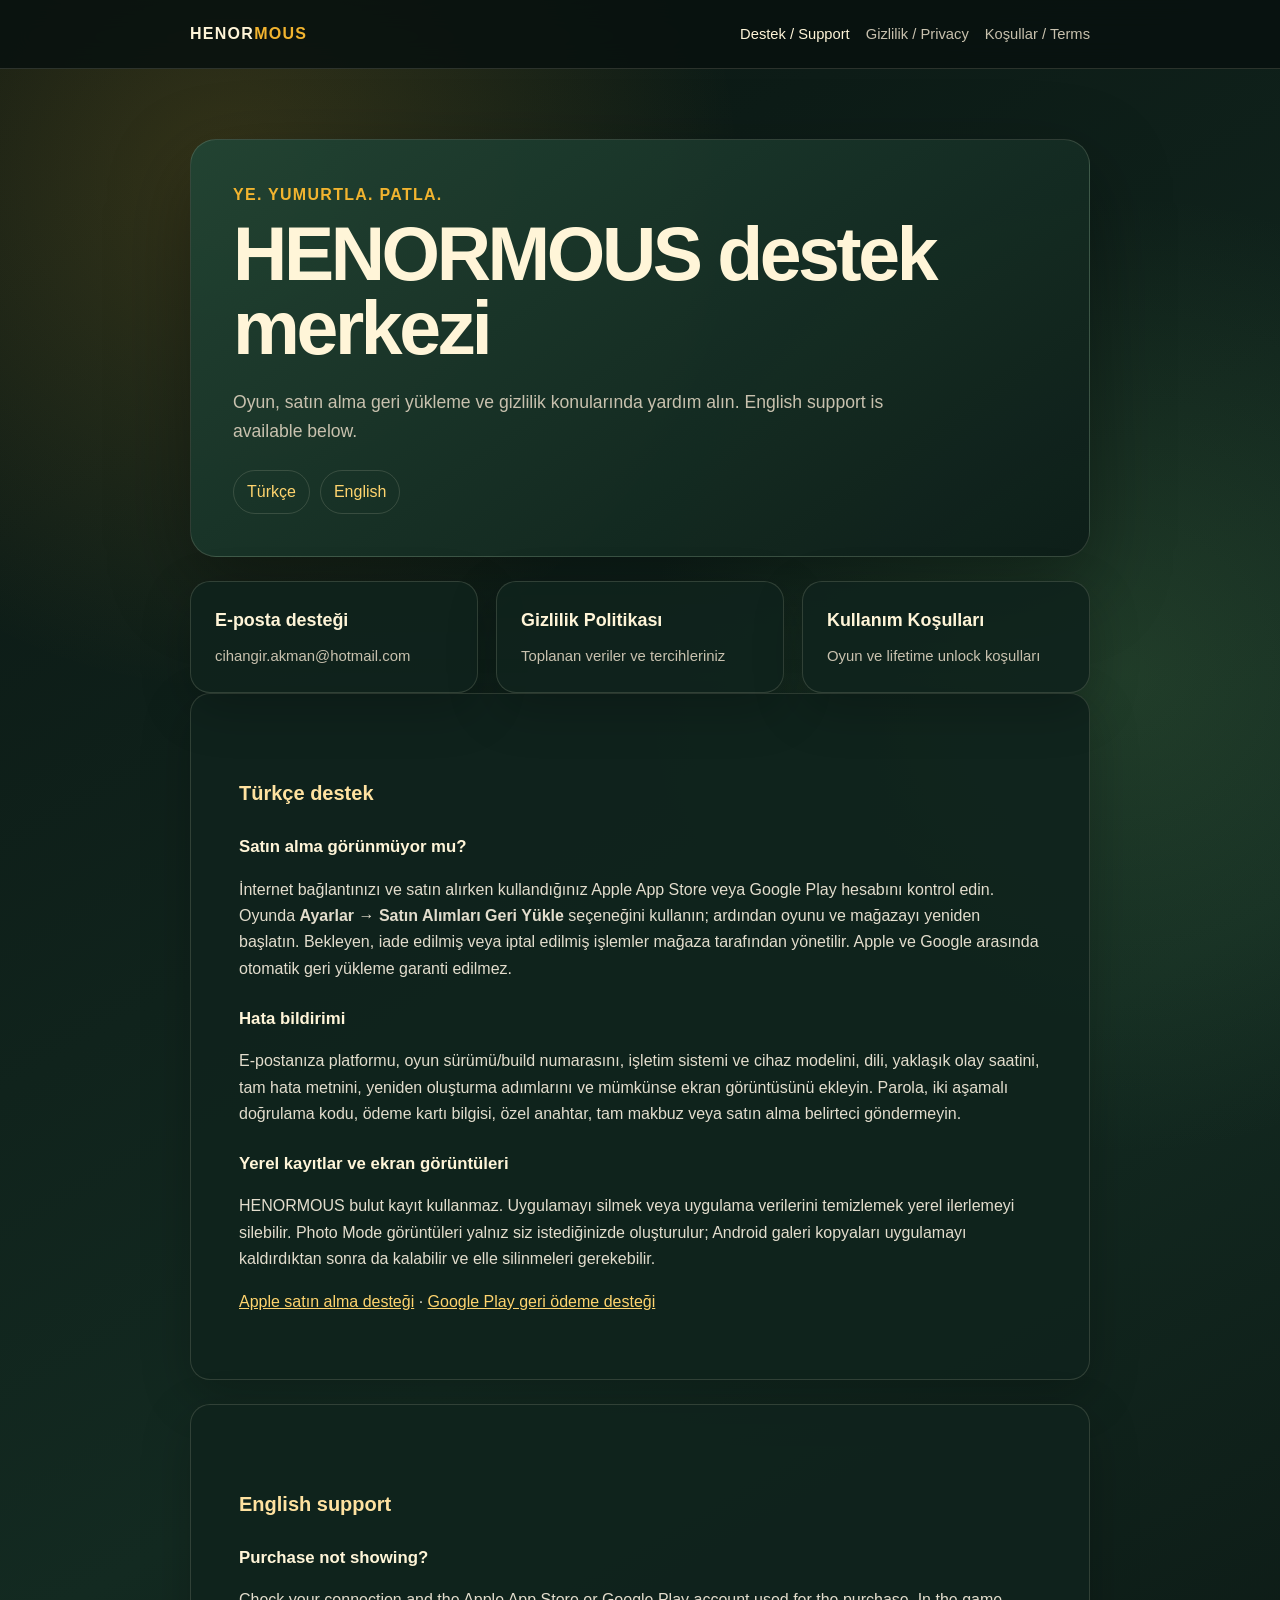
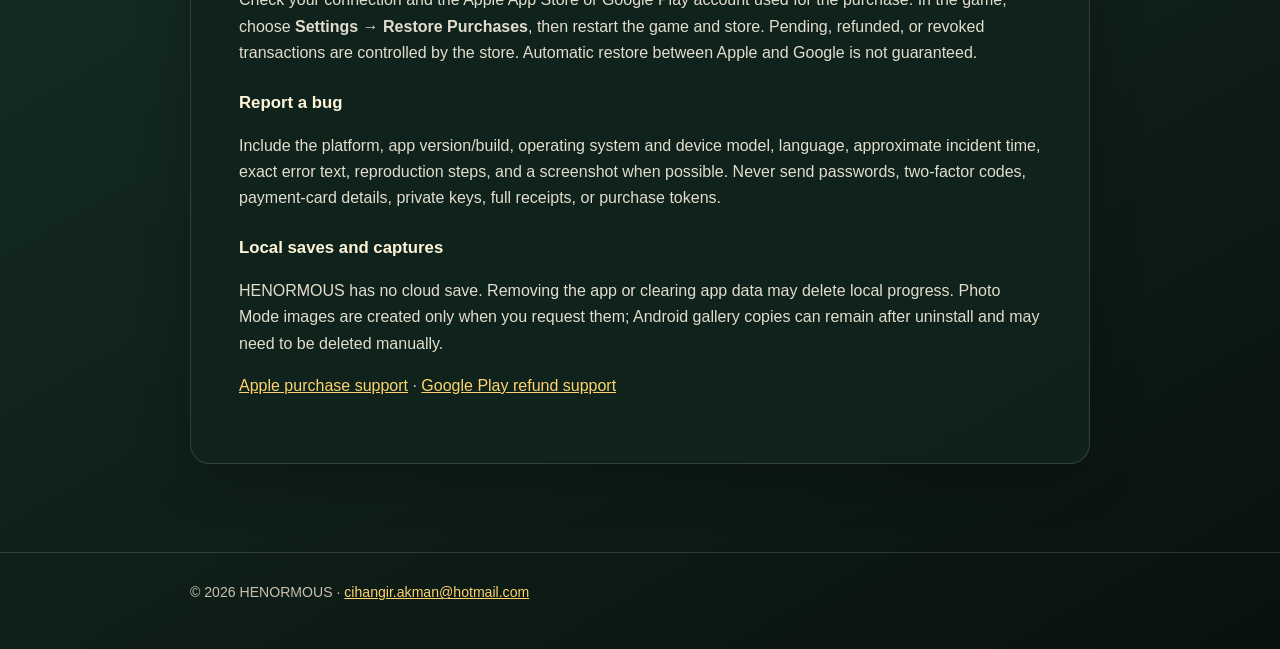
==== index.html @ 312a89c9 "docs: publish HENORMOUS legal and support pages" ====
<!doctype html>
<html lang="tr">
<head>
  <meta charset="utf-8">
  <meta name="viewport" content="width=device-width, initial-scale=1">
  <meta name="description" content="HENORMOUS resmi destek ve yasal bilgiler / official support and legal information.">
  <title>HENORMOUS — Support &amp; Legal</title>
  <link rel="stylesheet" href="styles.css">
</head>
<body>
  <header>
    <nav class="shell" aria-label="Ana gezinme">
      <a class="brand" href="index.html">HENOR<span>MOUS</span></a>
      <div class="nav-links">
        <a href="index.html" aria-current="page">Destek / Support</a>
        <a href="privacy.html">Gizlilik / Privacy</a>
        <a href="terms.html">Koşullar / Terms</a>
      </div>
    </nav>
  </header>
  <main class="shell">
    <section class="hero">
      <p class="eyebrow">Ye. Yumurtla. Patla.</p>
      <h1>HENORMOUS destek merkezi</h1>
      <p class="lede">Oyun, satın alma geri yükleme ve gizlilik konularında yardım alın. English support is available below.</p>
      <div class="lang-switch"><a class="pill" href="#turkce">Türkçe</a><a class="pill" href="#english">English</a></div>
    </section>

    <section class="grid" aria-label="Bağlantılar">
      <a class="card" href="mailto:cihangir.akman@hotmail.com?subject=HENORMOUS%20Support"><strong>E-posta desteği</strong><span>cihangir.akman@hotmail.com</span></a>
      <a class="card" href="privacy.html"><strong>Gizlilik Politikası</strong><span>Toplanan veriler ve tercihleriniz</span></a>
      <a class="card" href="terms.html"><strong>Kullanım Koşulları</strong><span>Oyun ve lifetime unlock koşulları</span></a>
    </section>

    <article id="turkce">
      <h2>Türkçe destek</h2>
      <h3>Satın alma görünmüyor mu?</h3>
      <p>İnternet bağlantınızı ve satın alırken kullandığınız Apple App Store veya Google Play hesabını kontrol edin. Oyunda <strong>Ayarlar → Satın Alımları Geri Yükle</strong> seçeneğini kullanın; ardından oyunu ve mağazayı yeniden başlatın. Bekleyen, iade edilmiş veya iptal edilmiş işlemler mağaza tarafından yönetilir. Apple ve Google arasında otomatik geri yükleme garanti edilmez.</p>
      <h3>Hata bildirimi</h3>
      <p>E-postanıza platformu, oyun sürümü/build numarasını, işletim sistemi ve cihaz modelini, dili, yaklaşık olay saatini, tam hata metnini, yeniden oluşturma adımlarını ve mümkünse ekran görüntüsünü ekleyin. Parola, iki aşamalı doğrulama kodu, ödeme kartı bilgisi, özel anahtar, tam makbuz veya satın alma belirteci göndermeyin.</p>
      <h3>Yerel kayıtlar ve ekran görüntüleri</h3>
      <p>HENORMOUS bulut kayıt kullanmaz. Uygulamayı silmek veya uygulama verilerini temizlemek yerel ilerlemeyi silebilir. Photo Mode görüntüleri yalnız siz istediğinizde oluşturulur; Android galeri kopyaları uygulamayı kaldırdıktan sonra da kalabilir ve elle silinmeleri gerekebilir.</p>
      <p><a href="https://reportaproblem.apple.com/">Apple satın alma desteği</a> · <a href="https://support.google.com/googleplay/workflow/9813244">Google Play geri ödeme desteği</a></p>
    </article>

    <article id="english" lang="en">
      <h2>English support</h2>
      <h3>Purchase not showing?</h3>
      <p>Check your connection and the Apple App Store or Google Play account used for the purchase. In the game, choose <strong>Settings → Restore Purchases</strong>, then restart the game and store. Pending, refunded, or revoked transactions are controlled by the store. Automatic restore between Apple and Google is not guaranteed.</p>
      <h3>Report a bug</h3>
      <p>Include the platform, app version/build, operating system and device model, language, approximate incident time, exact error text, reproduction steps, and a screenshot when possible. Never send passwords, two-factor codes, payment-card details, private keys, full receipts, or purchase tokens.</p>
      <h3>Local saves and captures</h3>
      <p>HENORMOUS has no cloud save. Removing the app or clearing app data may delete local progress. Photo Mode images are created only when you request them; Android gallery copies can remain after uninstall and may need to be deleted manually.</p>
      <p><a href="https://reportaproblem.apple.com/">Apple purchase support</a> · <a href="https://support.google.com/googleplay/workflow/9813244">Google Play refund support</a></p>
    </article>
  </main>
  <footer><div class="shell">© 2026 HENORMOUS · <a href="mailto:cihangir.akman@hotmail.com">cihangir.akman@hotmail.com</a></div></footer>
</body>
</html>
---- styles.css ----
:root {
  color-scheme: dark;
  --ink: #fff5d8;
  --muted: #c8c1ae;
  --panel: rgba(16, 35, 29, 0.92);
  --panel-soft: rgba(30, 62, 48, 0.68);
  --line: rgba(255, 245, 216, 0.14);
  --gold: #f2b42f;
  --green: #5f9856;
  --red: #cf4a35;
}

* { box-sizing: border-box; }

html { scroll-behavior: smooth; }

body {
  margin: 0;
  min-height: 100vh;
  color: var(--ink);
  background:
    radial-gradient(circle at 18% 8%, rgba(242, 180, 47, 0.18), transparent 32rem),
    radial-gradient(circle at 88% 30%, rgba(95, 152, 86, 0.2), transparent 30rem),
    linear-gradient(150deg, #0a1512 0%, #132a21 55%, #09110f 100%);
  font-family: -apple-system, BlinkMacSystemFont, "Segoe UI", sans-serif;
  line-height: 1.65;
}

a { color: #ffd46e; }
a:hover { color: #ffe8ae; }

.shell { width: min(900px, calc(100% - 32px)); margin: 0 auto; }

header {
  position: sticky;
  top: 0;
  z-index: 10;
  border-bottom: 1px solid var(--line);
  background: rgba(8, 18, 15, 0.88);
  backdrop-filter: blur(14px);
}

nav {
  min-height: 68px;
  display: flex;
  align-items: center;
  justify-content: space-between;
  gap: 18px;
}

.brand {
  color: var(--ink);
  font-weight: 900;
  letter-spacing: 0.08em;
  text-decoration: none;
}

.brand span { color: var(--gold); }

.nav-links { display: flex; flex-wrap: wrap; gap: 16px; }
.nav-links a { color: var(--muted); text-decoration: none; font-size: 0.92rem; }
.nav-links a[aria-current="page"], .nav-links a:hover { color: var(--ink); }

main { padding: 70px 0 88px; }

.hero {
  padding: 42px;
  border: 1px solid var(--line);
  border-radius: 26px;
  background: linear-gradient(145deg, rgba(33, 68, 52, 0.94), rgba(13, 29, 24, 0.94));
  box-shadow: 0 28px 80px rgba(0, 0, 0, 0.34);
}

.eyebrow { margin: 0 0 10px; color: var(--gold); font-weight: 800; letter-spacing: 0.08em; text-transform: uppercase; }
h1 { max-width: 760px; margin: 0; font-size: clamp(2.2rem, 7vw, 4.7rem); line-height: 0.98; letter-spacing: -0.045em; }
.lede { max-width: 700px; margin: 22px 0 0; color: var(--muted); font-size: 1.1rem; }

.grid { display: grid; grid-template-columns: repeat(3, 1fr); gap: 18px; margin-top: 24px; }
.card, article {
  border: 1px solid var(--line);
  border-radius: 20px;
  background: var(--panel);
  box-shadow: 0 16px 50px rgba(0, 0, 0, 0.22);
}
.card { padding: 24px; text-decoration: none; color: var(--ink); }
.card:hover { transform: translateY(-2px); border-color: rgba(242, 180, 47, 0.48); }
.card strong { display: block; font-size: 1.12rem; }
.card span { display: block; margin-top: 8px; color: var(--muted); font-size: 0.93rem; }

article { padding: clamp(24px, 5vw, 48px); }
article + article { margin-top: 24px; }
article h1 { font-size: clamp(2rem, 6vw, 3.4rem); }
h2 { margin: 2.2rem 0 0.7rem; color: #ffe2a0; font-size: 1.25rem; }
h3 { margin: 1.4rem 0 0.5rem; font-size: 1.05rem; }
p, li { color: #e3ddcd; }
ul { padding-left: 1.3rem; }
.meta { color: var(--muted); font-size: 0.92rem; }
.notice { margin: 24px 0; padding: 18px 20px; border-left: 4px solid var(--gold); border-radius: 10px; background: var(--panel-soft); }
.lang-switch { display: flex; gap: 10px; margin: 24px 0 0; }
.pill { display: inline-flex; padding: 8px 13px; border: 1px solid var(--line); border-radius: 999px; text-decoration: none; }

footer { padding: 28px 0 44px; border-top: 1px solid var(--line); color: var(--muted); font-size: 0.88rem; }

@media (max-width: 700px) {
  nav { align-items: flex-start; flex-direction: column; padding: 16px 0; }
  .grid { grid-template-columns: 1fr; }
  .hero { padding: 28px 24px; }
  main { padding-top: 34px; }
}

@media (prefers-reduced-motion: no-preference) {
  .card { transition: transform 160ms ease, border-color 160ms ease; }
}
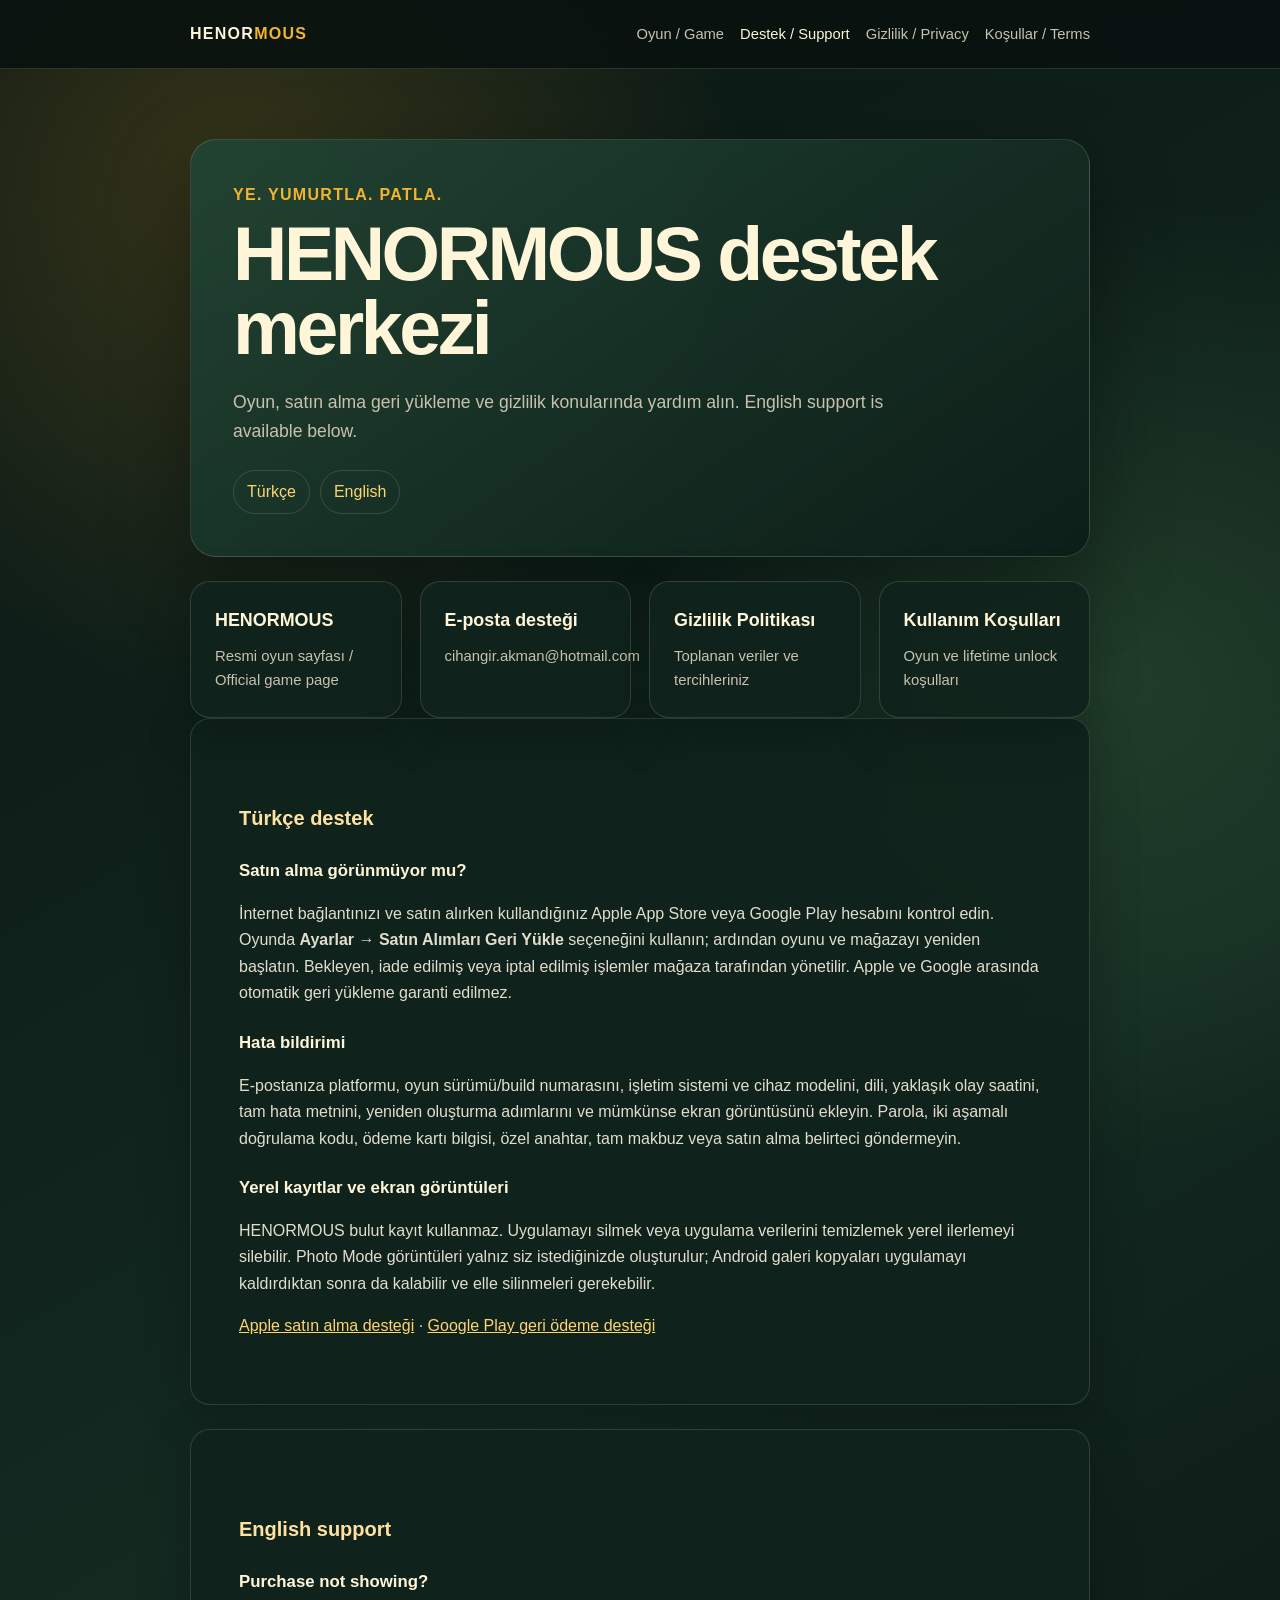
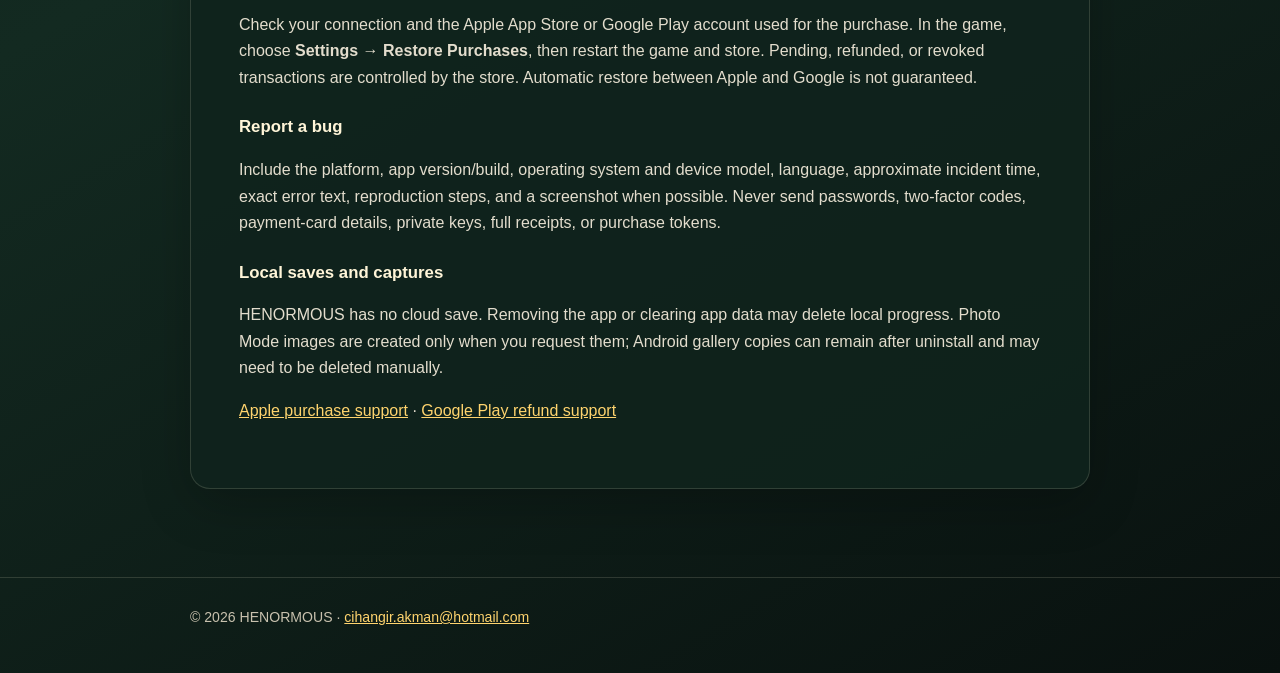
==== commit b391deaf: "site: publish official HENORMOUS game page" ====
--- a/index.html
+++ b/index.html
@@ -12,6 +12,7 @@
     <nav class="shell" aria-label="Ana gezinme">
       <a class="brand" href="index.html">HENOR<span>MOUS</span></a>
       <div class="nav-links">
+        <a href="game.html">Oyun / Game</a>
         <a href="index.html" aria-current="page">Destek / Support</a>
         <a href="privacy.html">Gizlilik / Privacy</a>
         <a href="terms.html">Koşullar / Terms</a>
@@ -27,6 +28,7 @@
     </section>
 
     <section class="grid" aria-label="Bağlantılar">
+      <a class="card" href="game.html"><strong>HENORMOUS</strong><span>Resmi oyun sayfası / Official game page</span></a>
       <a class="card" href="mailto:cihangir.akman@hotmail.com?subject=HENORMOUS%20Support"><strong>E-posta desteği</strong><span>cihangir.akman@hotmail.com</span></a>
       <a class="card" href="privacy.html"><strong>Gizlilik Politikası</strong><span>Toplanan veriler ve tercihleriniz</span></a>
       <a class="card" href="terms.html"><strong>Kullanım Koşulları</strong><span>Oyun ve lifetime unlock koşulları</span></a>
--- a/styles.css
+++ b/styles.css
@@ -75,7 +75,7 @@
 h1 { max-width: 760px; margin: 0; font-size: clamp(2.2rem, 7vw, 4.7rem); line-height: 0.98; letter-spacing: -0.045em; }
 .lede { max-width: 700px; margin: 22px 0 0; color: var(--muted); font-size: 1.1rem; }
 
-.grid { display: grid; grid-template-columns: repeat(3, 1fr); gap: 18px; margin-top: 24px; }
+.grid { display: grid; grid-template-columns: repeat(auto-fit, minmax(210px, 1fr)); gap: 18px; margin-top: 24px; }
 .card, article {
   border: 1px solid var(--line);
   border-radius: 20px;
@@ -111,3 +111,327 @@
 @media (prefers-reduced-motion: no-preference) {
   .card { transition: transform 160ms ease, border-color 160ms ease; }
 }
+
+/* Official game and marketing page */
+.marketing-page {
+  --sky: #a9dbed;
+  --grass: #5d9b47;
+  --deep-green: #0d281f;
+  --sun: #ffc128;
+  --orange: #e86b2e;
+  --cream: #fff3d3;
+  overflow-x: hidden;
+  background:
+    radial-gradient(circle at 12% -2%, rgba(255, 193, 40, 0.26), transparent 28rem),
+    radial-gradient(circle at 88% 22%, rgba(81, 176, 153, 0.2), transparent 30rem),
+    #0a1712;
+}
+
+.marketing-page .shell { width: min(1180px, calc(100% - 40px)); }
+.marketing-page header { border-bottom-color: rgba(255, 243, 211, 0.11); }
+.marketing-page nav { min-height: 76px; }
+.marketing-page .brand { font-size: 1.05rem; }
+.marketing-page .nav-links { justify-content: center; }
+
+.locale-picker {
+  display: inline-flex;
+  gap: 4px;
+  padding: 4px;
+  border: 1px solid var(--line);
+  border-radius: 999px;
+  background: rgba(255, 255, 255, 0.035);
+}
+
+.locale-picker button {
+  min-width: 40px;
+  min-height: 34px;
+  padding: 0 10px;
+  border: 0;
+  border-radius: 999px;
+  color: var(--muted);
+  background: transparent;
+  font: inherit;
+  font-size: 0.78rem;
+  font-weight: 800;
+  cursor: pointer;
+}
+
+.locale-picker button[aria-pressed="true"] { color: #152019; background: var(--sun); }
+
+.marketing-page main { padding: 0 0 100px; }
+
+.marketing-hero {
+  display: grid;
+  grid-template-columns: minmax(0, 0.88fr) minmax(500px, 1.35fr);
+  align-items: center;
+  gap: 42px;
+  min-height: 760px;
+  padding-top: 70px;
+  padding-bottom: 70px;
+}
+
+.hero-copy { position: relative; z-index: 2; }
+.hero-copy::before {
+  content: "";
+  position: absolute;
+  z-index: -1;
+  inset: -80px -120px -80px -200px;
+  background: radial-gradient(circle at 52% 48%, rgba(255, 193, 40, 0.15), transparent 62%);
+  pointer-events: none;
+}
+
+.wordmark {
+  display: block;
+  width: min(100%, 470px);
+  height: auto;
+  margin: 0 0 22px;
+  filter: drop-shadow(0 14px 28px rgba(0, 0, 0, 0.26));
+}
+
+.marketing-page h1 {
+  max-width: 560px;
+  font-size: clamp(2.45rem, 5vw, 5.2rem);
+  line-height: 0.96;
+}
+
+.marketing-page h2 {
+  margin: 0;
+  color: var(--cream);
+  font-size: clamp(2rem, 4.8vw, 4.5rem);
+  line-height: 0.98;
+  letter-spacing: -0.045em;
+}
+
+.marketing-page h3 { font-size: 1.35rem; }
+
+.hero-lede {
+  max-width: 570px;
+  margin: 24px 0 0;
+  color: #e3ddcd;
+  font-size: clamp(1rem, 1.6vw, 1.2rem);
+  line-height: 1.65;
+}
+
+.hero-actions { display: flex; flex-wrap: wrap; gap: 12px; margin-top: 30px; }
+.button {
+  display: inline-flex;
+  align-items: center;
+  justify-content: center;
+  min-height: 52px;
+  padding: 0 20px;
+  border: 1px solid rgba(255, 243, 211, 0.16);
+  border-radius: 14px;
+  color: var(--cream);
+  text-decoration: none;
+  font-weight: 800;
+  box-shadow: 0 12px 30px rgba(0, 0, 0, 0.18);
+}
+.button:hover { color: #172218; transform: translateY(-2px); }
+.button-primary { border-color: transparent; color: #172218; background: var(--sun); }
+.button-secondary { background: rgba(255, 255, 255, 0.06); backdrop-filter: blur(12px); }
+.button-secondary:hover { color: var(--cream); background: rgba(255, 255, 255, 0.11); }
+
+.platform-row { display: flex; flex-wrap: wrap; gap: 8px; margin-top: 24px; }
+.platform-row span {
+  padding: 6px 10px;
+  border: 1px solid rgba(255, 243, 211, 0.12);
+  border-radius: 8px;
+  color: #bfc8bf;
+  background: rgba(5, 15, 11, 0.58);
+  font-size: 0.76rem;
+  font-weight: 750;
+  letter-spacing: 0.04em;
+  text-transform: uppercase;
+}
+
+.hero-shot {
+  position: relative;
+  margin: 0;
+  transform: rotate(1.3deg);
+}
+.hero-shot::before {
+  content: "";
+  position: absolute;
+  inset: -14px;
+  z-index: -1;
+  border: 1px solid rgba(255, 193, 40, 0.45);
+  border-radius: 34px;
+  transform: rotate(-2.3deg);
+  background: rgba(255, 193, 40, 0.06);
+}
+.hero-shot img,
+.story-image img,
+.gallery img {
+  display: block;
+  width: 100%;
+  height: auto;
+  border: 1px solid rgba(255, 243, 211, 0.18);
+  border-radius: 24px;
+  box-shadow: 0 34px 80px rgba(0, 0, 0, 0.42);
+}
+.hero-shot figcaption {
+  position: absolute;
+  right: 22px;
+  bottom: 20px;
+  max-width: calc(100% - 44px);
+  padding: 8px 12px;
+  border-radius: 10px;
+  color: #fff2ce;
+  background: rgba(7, 20, 15, 0.78);
+  backdrop-filter: blur(10px);
+  font-size: 0.82rem;
+  font-weight: 700;
+}
+
+.marquee {
+  overflow: hidden;
+  border-block: 1px solid rgba(255, 243, 211, 0.1);
+  background: var(--sun);
+  transform: rotate(-1deg) scale(1.02);
+}
+.marquee div {
+  display: flex;
+  justify-content: center;
+  gap: 28px;
+  min-width: max-content;
+  padding: 17px 24px;
+  color: #172218;
+  font-size: clamp(0.78rem, 1.8vw, 1.05rem);
+  font-weight: 950;
+  letter-spacing: 0.075em;
+}
+
+.feature-intro { padding-top: 140px; padding-bottom: 120px; }
+.feature-intro > h2 { max-width: 900px; }
+.feature-intro > p:not(.eyebrow) { max-width: 760px; margin: 26px 0 0; font-size: 1.1rem; }
+.feature-grid { display: grid; grid-template-columns: repeat(3, 1fr); gap: 18px; margin-top: 50px; }
+.feature-card {
+  min-height: 280px;
+  padding: 30px;
+  border-radius: 22px;
+  background:
+    linear-gradient(155deg, rgba(38, 82, 62, 0.95), rgba(12, 34, 26, 0.96)),
+    var(--panel);
+}
+.feature-card:nth-child(2) { background: linear-gradient(155deg, rgba(101, 55, 26, 0.96), rgba(39, 21, 13, 0.96)); }
+.feature-card:nth-child(3) { background: linear-gradient(155deg, rgba(47, 78, 102, 0.96), rgba(16, 29, 40, 0.96)); }
+.feature-card h3 { margin-top: 54px; margin-bottom: 12px; color: var(--cream); }
+.feature-card p { margin: 0; color: #d3d6cd; }
+.feature-number { color: var(--sun); font-size: 0.8rem; font-weight: 900; letter-spacing: 0.13em; }
+
+.story-row {
+  display: grid;
+  grid-template-columns: minmax(0, 1.4fr) minmax(280px, 0.72fr);
+  align-items: center;
+  gap: clamp(32px, 6vw, 84px);
+  padding-top: 70px;
+  padding-bottom: 100px;
+}
+.story-row-reverse { grid-template-columns: minmax(280px, 0.72fr) minmax(0, 1.4fr); }
+.story-row-reverse .story-image { order: 2; }
+.story-image { position: relative; margin: 0; }
+.story-image::after {
+  content: "";
+  position: absolute;
+  inset: auto 10% -22px;
+  height: 35px;
+  border-radius: 50%;
+  background: rgba(0, 0, 0, 0.38);
+  filter: blur(20px);
+  z-index: -1;
+}
+.story-copy h2 { font-size: clamp(2rem, 4vw, 3.8rem); }
+.story-copy > p:not(.eyebrow) { margin-top: 22px; font-size: 1.05rem; }
+
+.gallery-section { padding-top: 100px; padding-bottom: 130px; }
+.gallery-heading { display: grid; grid-template-columns: 1fr 0.7fr; align-items: end; gap: 60px; margin-bottom: 42px; }
+.gallery-heading > p { margin: 0; font-size: 1.05rem; }
+.gallery { display: grid; grid-template-columns: 1fr 1fr; gap: 22px; }
+.gallery figure { position: relative; margin: 0; }
+.gallery figcaption {
+  position: absolute;
+  left: 18px;
+  bottom: 18px;
+  padding: 8px 12px;
+  border-radius: 10px;
+  color: var(--cream);
+  background: rgba(6, 18, 13, 0.82);
+  font-size: 0.86rem;
+  font-weight: 800;
+  backdrop-filter: blur(10px);
+}
+
+.promise-section {
+  display: grid;
+  grid-template-columns: 220px 1fr;
+  align-items: center;
+  gap: 48px;
+  padding-top: 54px;
+  padding-bottom: 54px;
+  border-top: 1px solid rgba(255, 243, 211, 0.12);
+  border-bottom: 1px solid rgba(255, 243, 211, 0.12);
+}
+.promise-section > img { width: 100%; height: auto; border-radius: 26%; box-shadow: 0 26px 56px rgba(0, 0, 0, 0.35); }
+.promise-section h2 { font-size: clamp(2rem, 3.8vw, 3.6rem); }
+.promise-section p { max-width: 800px; }
+.privacy-note { color: #ffd46e; font-weight: 800; }
+
+.final-cta { padding-top: 140px; padding-bottom: 40px; text-align: center; }
+.final-cta h2 { max-width: 900px; margin-inline: auto; }
+.final-cta > p:not(.eyebrow) { max-width: 700px; margin: 24px auto 0; font-size: 1.08rem; }
+.final-cta .hero-actions { justify-content: center; }
+
+.marketing-footer { display: flex; justify-content: space-between; gap: 20px; }
+
+.marketing-page a:focus-visible,
+.marketing-page button:focus-visible {
+  outline: 3px solid #fff;
+  outline-offset: 4px;
+}
+
+@media (prefers-reduced-motion: no-preference) {
+  .marketing-page .button { transition: transform 160ms ease, background-color 160ms ease; }
+}
+
+@media (max-width: 960px) {
+  .marketing-page nav { flex-wrap: wrap; padding-block: 14px; }
+  .marketing-page .nav-links { order: 3; width: 100%; justify-content: flex-start; }
+  .marketing-hero { grid-template-columns: 1fr; min-height: auto; padding-top: 72px; }
+  .hero-copy { max-width: 760px; }
+  .hero-shot { transform: none; }
+  .feature-grid { grid-template-columns: 1fr; }
+  .feature-card { min-height: 0; }
+  .feature-card h3 { margin-top: 30px; }
+  .story-row,
+  .story-row-reverse { grid-template-columns: 1fr; padding-top: 50px; }
+  .story-row-reverse .story-image { order: 0; }
+  .gallery-heading { grid-template-columns: 1fr; gap: 24px; }
+}
+
+@media (max-width: 700px) {
+  .marketing-page .shell { width: min(calc(100% - 26px), 1180px); }
+  .marketing-page nav { align-items: center; flex-direction: row; }
+  .marketing-page .nav-links { gap: 11px 15px; }
+  .marketing-page .nav-links a { font-size: 0.82rem; }
+  .marketing-hero { gap: 34px; padding-top: 52px; padding-bottom: 76px; }
+  .wordmark { margin-bottom: 16px; }
+  .hero-actions { display: grid; grid-template-columns: 1fr 1fr; }
+  .button { padding-inline: 12px; }
+  .hero-shot::before { inset: -7px; border-radius: 25px; }
+  .hero-shot img,
+  .story-image img,
+  .gallery img { border-radius: 16px; }
+  .hero-shot figcaption { right: 10px; bottom: 10px; }
+  .marquee div { justify-content: flex-start; gap: 16px; }
+  .feature-intro { padding-top: 105px; padding-bottom: 70px; }
+  .feature-grid { margin-top: 34px; }
+  .story-row { gap: 30px; padding-bottom: 72px; }
+  .gallery-section { padding-top: 50px; padding-bottom: 90px; }
+  .gallery { grid-template-columns: 1fr; }
+  .promise-section { grid-template-columns: 96px 1fr; gap: 20px; }
+  .promise-section .eyebrow { grid-column: 1 / -1; }
+  .promise-section h2 { font-size: 1.85rem; }
+  .promise-section p { grid-column: 1 / -1; }
+  .final-cta { padding-top: 100px; }
+  .marketing-footer { flex-direction: column; }
+}
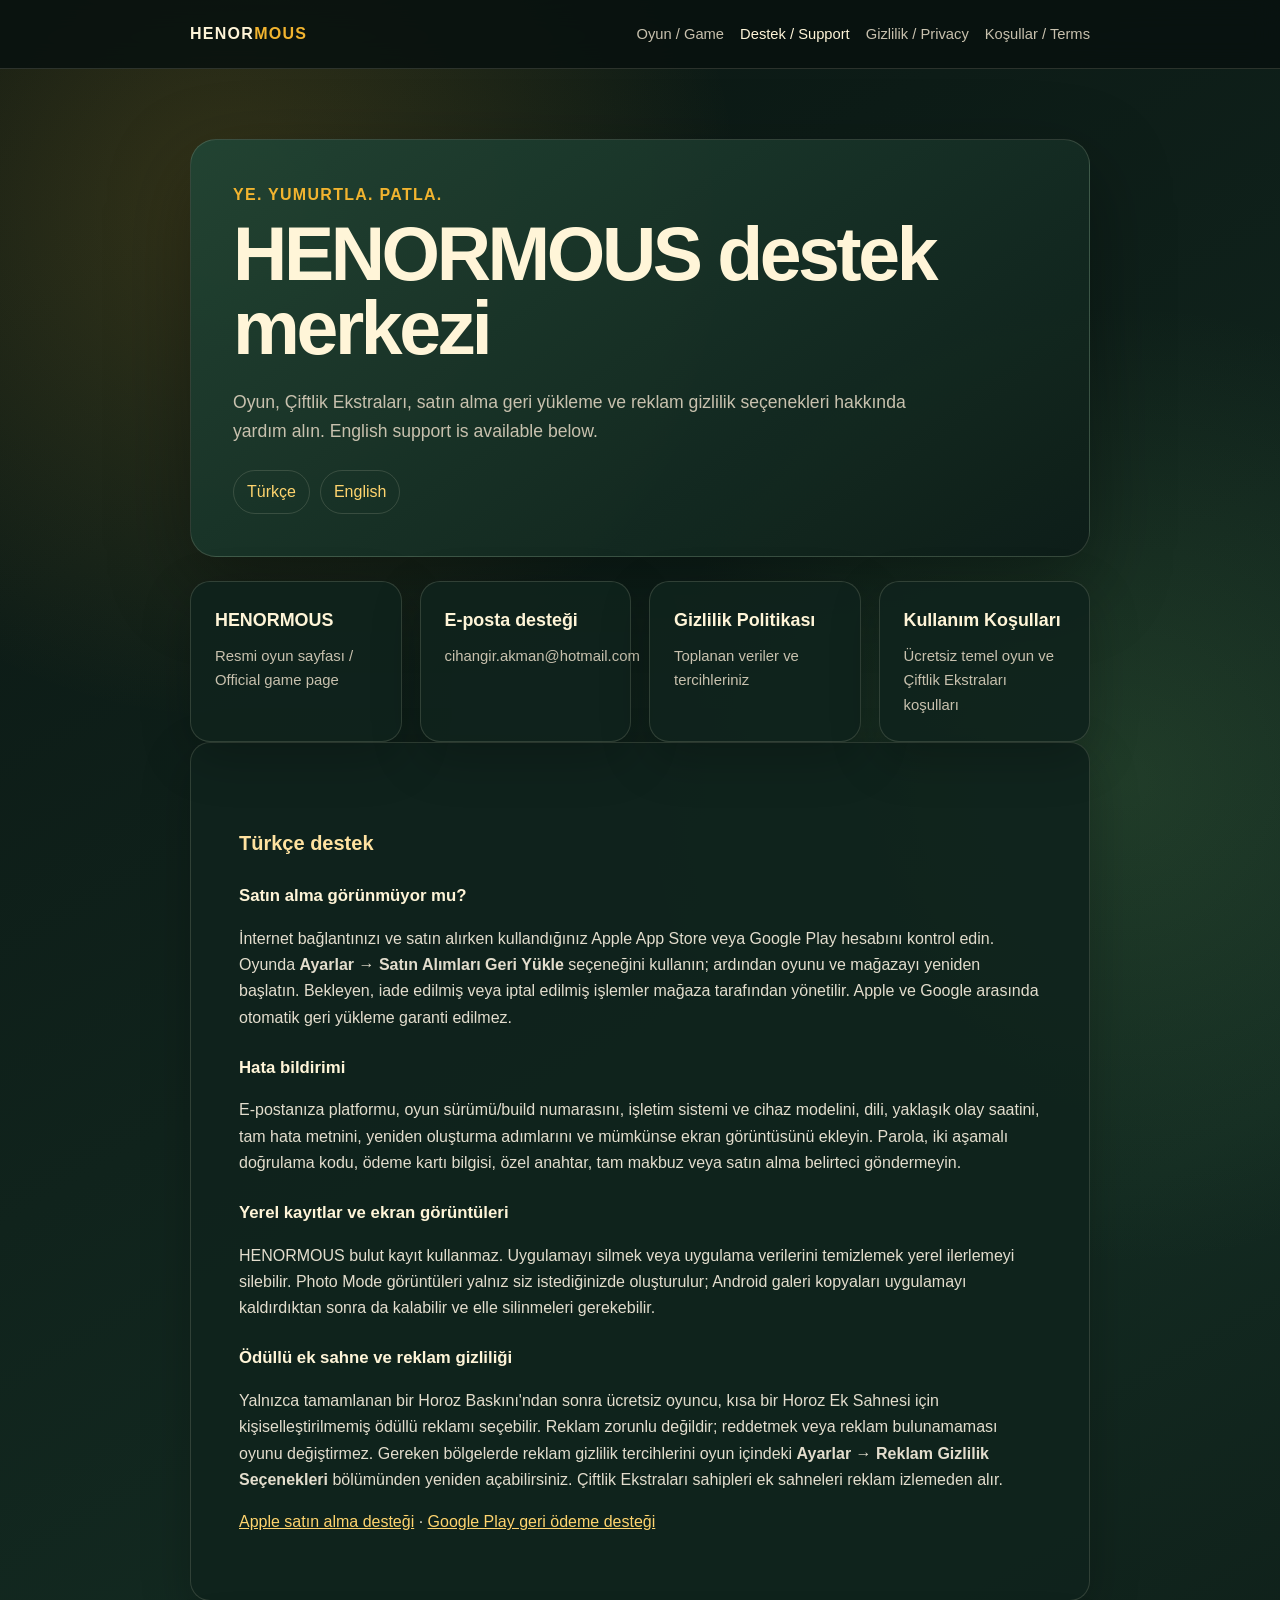
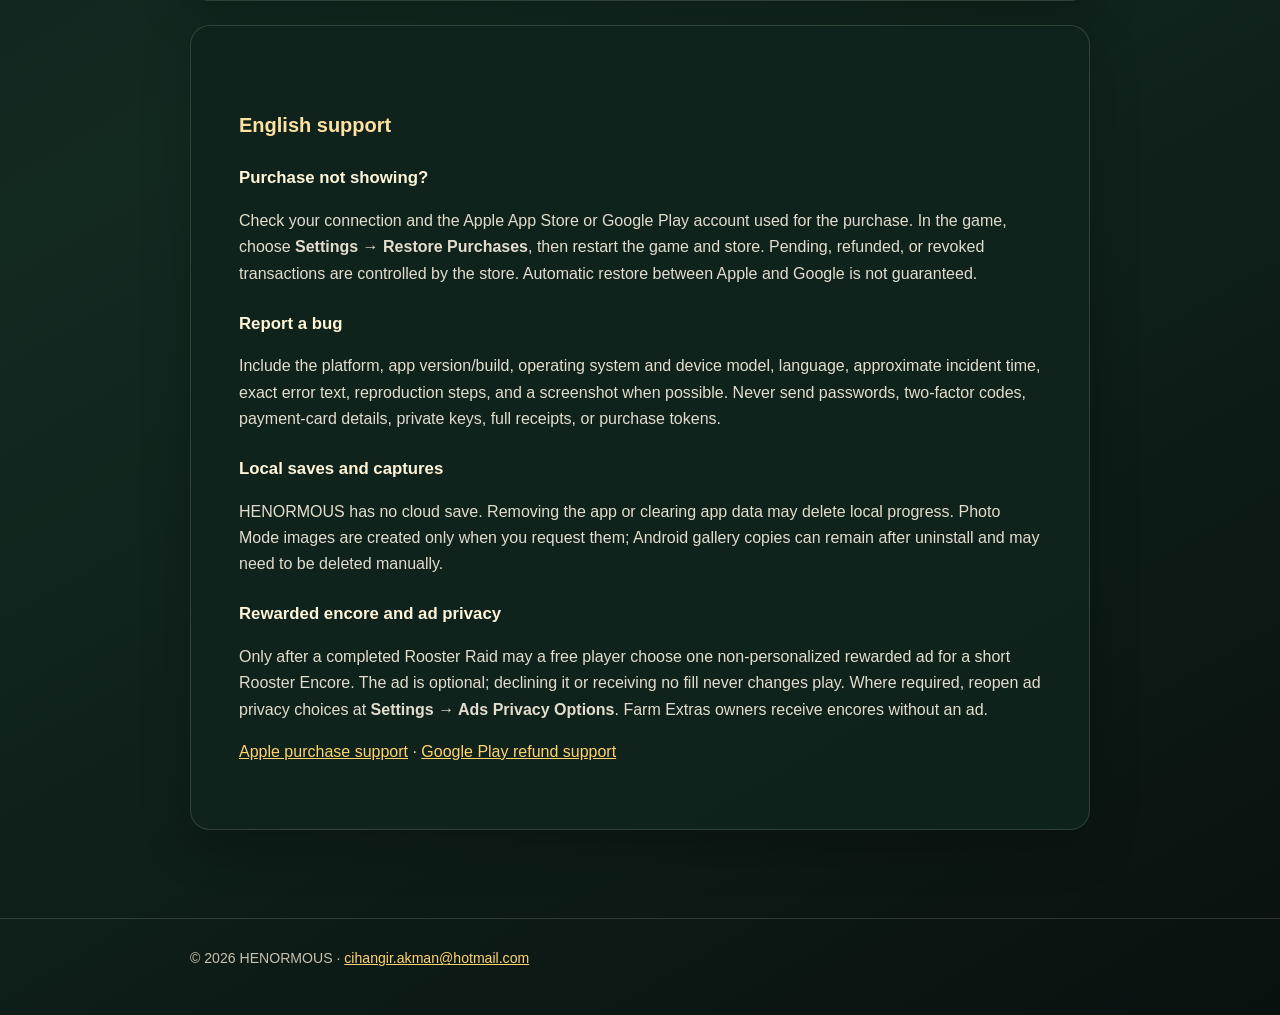
==== commit f745cfb0: "legal: disclose rewarded ads and farm extras" ====
--- a/index.html
+++ b/index.html
@@ -23,7 +23,7 @@
     <section class="hero">
       <p class="eyebrow">Ye. Yumurtla. Patla.</p>
       <h1>HENORMOUS destek merkezi</h1>
-      <p class="lede">Oyun, satın alma geri yükleme ve gizlilik konularında yardım alın. English support is available below.</p>
+      <p class="lede">Oyun, Çiftlik Ekstraları, satın alma geri yükleme ve reklam gizlilik seçenekleri hakkında yardım alın. English support is available below.</p>
       <div class="lang-switch"><a class="pill" href="#turkce">Türkçe</a><a class="pill" href="#english">English</a></div>
     </section>
 
@@ -31,7 +31,7 @@
       <a class="card" href="game.html"><strong>HENORMOUS</strong><span>Resmi oyun sayfası / Official game page</span></a>
       <a class="card" href="mailto:cihangir.akman@hotmail.com?subject=HENORMOUS%20Support"><strong>E-posta desteği</strong><span>cihangir.akman@hotmail.com</span></a>
       <a class="card" href="privacy.html"><strong>Gizlilik Politikası</strong><span>Toplanan veriler ve tercihleriniz</span></a>
-      <a class="card" href="terms.html"><strong>Kullanım Koşulları</strong><span>Oyun ve lifetime unlock koşulları</span></a>
+      <a class="card" href="terms.html"><strong>Kullanım Koşulları</strong><span>Ücretsiz temel oyun ve Çiftlik Ekstraları koşulları</span></a>
     </section>
 
     <article id="turkce">
@@ -42,6 +42,8 @@
       <p>E-postanıza platformu, oyun sürümü/build numarasını, işletim sistemi ve cihaz modelini, dili, yaklaşık olay saatini, tam hata metnini, yeniden oluşturma adımlarını ve mümkünse ekran görüntüsünü ekleyin. Parola, iki aşamalı doğrulama kodu, ödeme kartı bilgisi, özel anahtar, tam makbuz veya satın alma belirteci göndermeyin.</p>
       <h3>Yerel kayıtlar ve ekran görüntüleri</h3>
       <p>HENORMOUS bulut kayıt kullanmaz. Uygulamayı silmek veya uygulama verilerini temizlemek yerel ilerlemeyi silebilir. Photo Mode görüntüleri yalnız siz istediğinizde oluşturulur; Android galeri kopyaları uygulamayı kaldırdıktan sonra da kalabilir ve elle silinmeleri gerekebilir.</p>
+      <h3>Ödüllü ek sahne ve reklam gizliliği</h3>
+      <p>Yalnızca tamamlanan bir Horoz Baskını'ndan sonra ücretsiz oyuncu, kısa bir Horoz Ek Sahnesi için kişiselleştirilmemiş ödüllü reklamı seçebilir. Reklam zorunlu değildir; reddetmek veya reklam bulunamaması oyunu değiştirmez. Gereken bölgelerde reklam gizlilik tercihlerini oyun içindeki <strong>Ayarlar → Reklam Gizlilik Seçenekleri</strong> bölümünden yeniden açabilirsiniz. Çiftlik Ekstraları sahipleri ek sahneleri reklam izlemeden alır.</p>
       <p><a href="https://reportaproblem.apple.com/">Apple satın alma desteği</a> · <a href="https://support.google.com/googleplay/workflow/9813244">Google Play geri ödeme desteği</a></p>
     </article>
 
@@ -53,6 +55,8 @@
       <p>Include the platform, app version/build, operating system and device model, language, approximate incident time, exact error text, reproduction steps, and a screenshot when possible. Never send passwords, two-factor codes, payment-card details, private keys, full receipts, or purchase tokens.</p>
       <h3>Local saves and captures</h3>
       <p>HENORMOUS has no cloud save. Removing the app or clearing app data may delete local progress. Photo Mode images are created only when you request them; Android gallery copies can remain after uninstall and may need to be deleted manually.</p>
+      <h3>Rewarded encore and ad privacy</h3>
+      <p>Only after a completed Rooster Raid may a free player choose one non-personalized rewarded ad for a short Rooster Encore. The ad is optional; declining it or receiving no fill never changes play. Where required, reopen ad privacy choices at <strong>Settings → Ads Privacy Options</strong>. Farm Extras owners receive encores without an ad.</p>
       <p><a href="https://reportaproblem.apple.com/">Apple purchase support</a> · <a href="https://support.google.com/googleplay/workflow/9813244">Google Play refund support</a></p>
     </article>
   </main>
